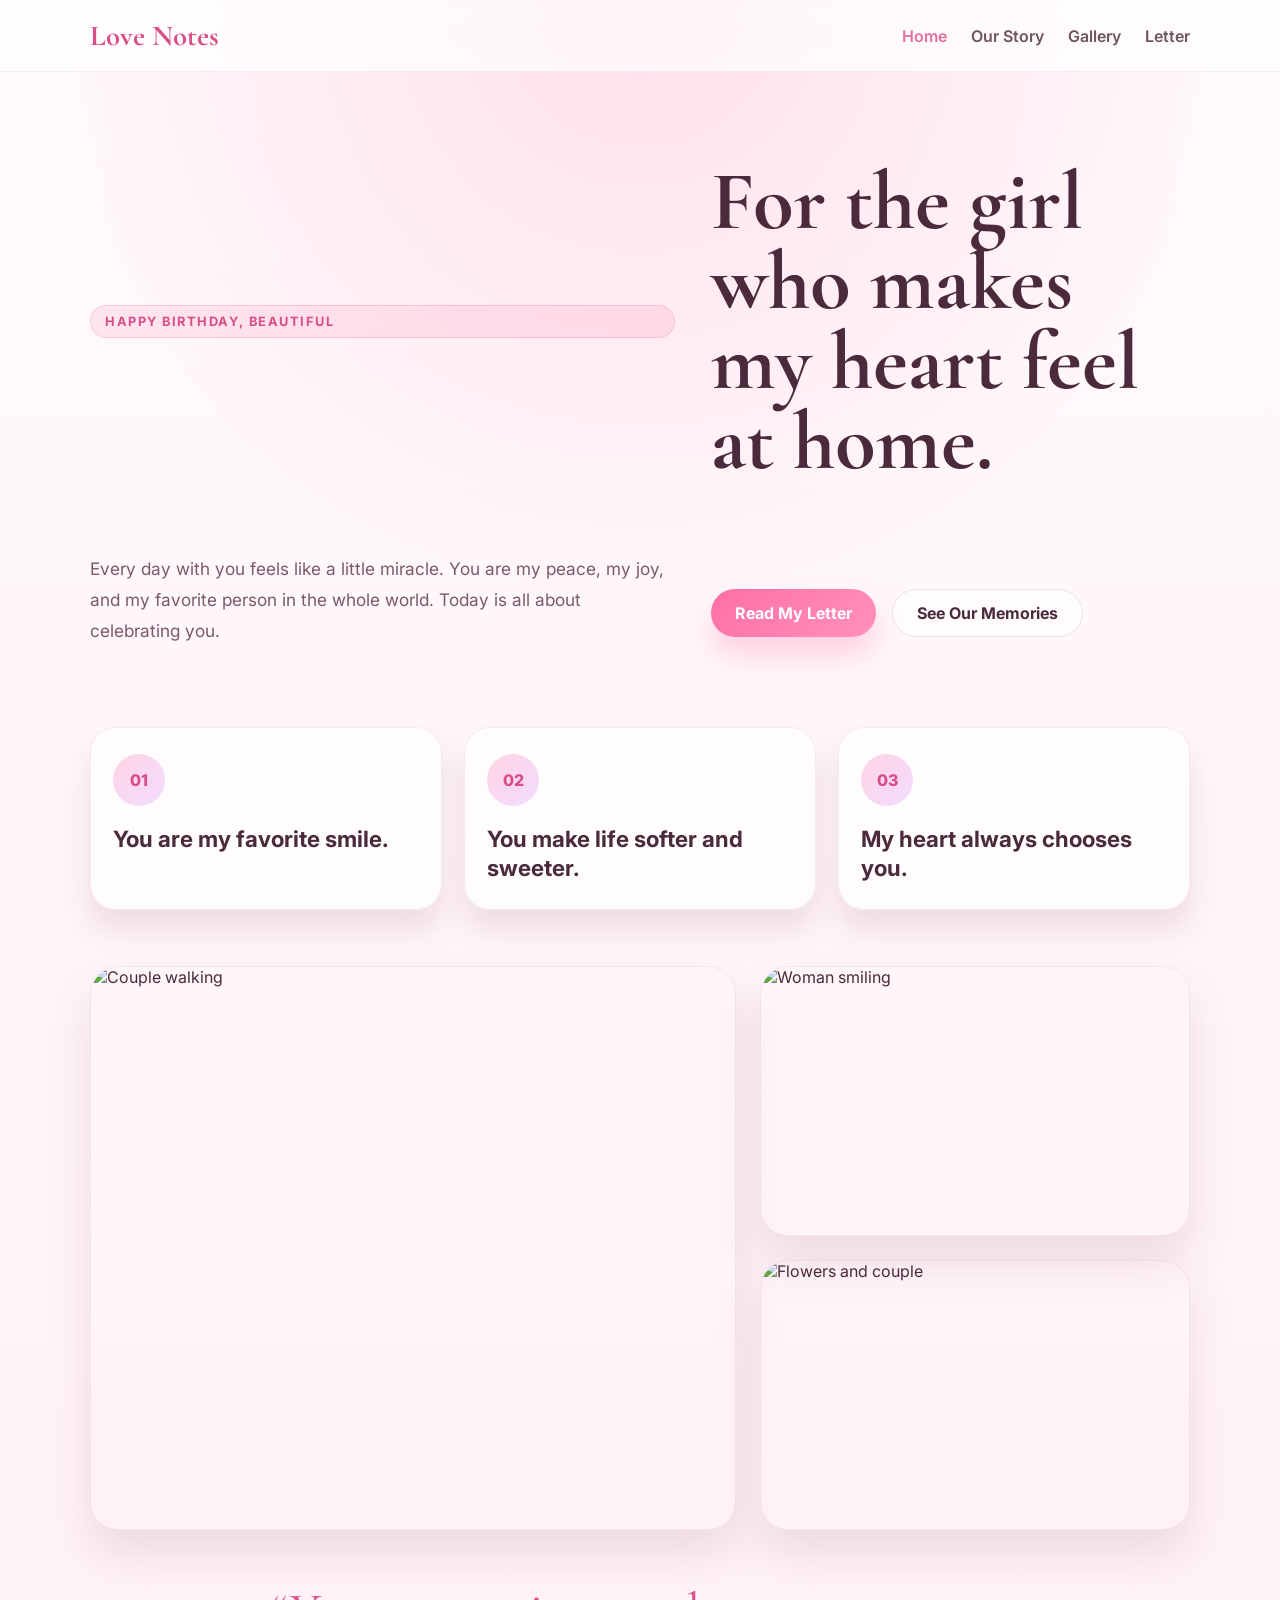
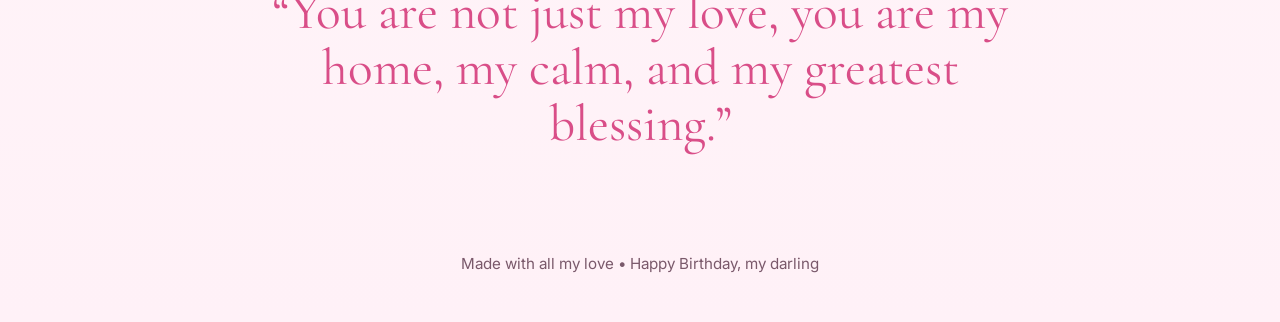
==== index.html @ 64047f3e "Create a cute romantic birthday website with 4 pages and a heartfelt note for my girlfriend." ====
<!DOCTYPE html>
<html lang="en">
  <head>
    <meta charset="UTF-8" />
    <meta name="viewport" content="width=device-width, initial-scale=1.0" />
    <title>Happy Birthday, My Love</title>
    <link rel="preconnect" href="https://fonts.googleapis.com" />
    <link rel="preconnect" href="https://fonts.gstatic.com" crossorigin />
    <link href="https://fonts.googleapis.com/css2?family=Cormorant+Garamond:wght@400;500;600;700&family=Inter:wght@400;500;600;700&display=swap" rel="stylesheet" />
    <link rel="stylesheet" href="style.css" />
  </head>
  <body class="home-page">
    <header class="site-header">
      <nav class="nav container">
        <div class="brand">Love Notes</div>
        <div class="nav-links">
          <a href="index.html" class="active">Home</a>
          <a href="story.html">Our Story</a>
          <a href="gallery.html">Gallery</a>
          <a href="letter.html">Letter</a>
        </div>
      </nav>
    </header>

    <main>
      <section class="hero container">
        <div class="hero-badge">Happy Birthday, Beautiful</div>
        <h1>For the girl who makes my heart feel at home.</h1>
        <p>
          Every day with you feels like a little miracle. You are my peace, my joy,
          and my favorite person in the whole world. Today is all about celebrating you.
        </p>
        <div class="hero-actions">
          <a href="letter.html" class="btn primary">Read My Letter</a>
          <a href="gallery.html" class="btn secondary">See Our Memories</a>
        </div>
      </section>

      <section class="love-banner container">
        <div class="banner-card">
          <span>01</span>
          <h3>You are my favorite smile.</h3>
        </div>
        <div class="banner-card">
          <span>02</span>
          <h3>You make life softer and sweeter.</h3>
        </div>
        <div class="banner-card">
          <span>03</span>
          <h3>My heart always chooses you.</h3>
        </div>
      </section>

      <section class="photo-showcase container">
        <div class="showcase-card large">
          <img src="https://images.unsplash.com/photo-1524504388940-b1c1722653e1?auto=format&fit=crop&w=900&q=80" alt="Couple walking" />
        </div>
        <div class="showcase-stack">
          <div class="showcase-card small">
            <img src="https://images.unsplash.com/photo-1517841905240-472988babdf9?auto=format&fit=crop&w=700&q=80" alt="Woman smiling" />
          </div>
          <div class="showcase-card small">
            <img src="https://images.unsplash.com/photo-1521119989659-a83eee488004?auto=format&fit=crop&w=700&q=80" alt="Flowers and couple" />
          </div>
        </div>
      </section>

      <section class="quote-block container">
        <p>
          “You are not just my love, you are my home, my calm, and my greatest blessing.”
        </p>
      </section>
    </main>

    <footer class="site-footer">
      <p>Made with all my love • Happy Birthday, my darling</p>
    </footer>
  </body>
</html>
---- style.css ----
:root {
  --bg: #fff8fb;
  --bg-soft: #ffeaf4;
  --rose: #ff6fa6;
  --rose-deep: #d94e88;
  --pink: #ffd4e4;
  --peach: #ffe7d4;
  --lavender: #f2dcff;
  --text: #4a2a3b;
  --muted: #7a596b;
  --white: #ffffff;
  --shadow: rgba(143, 72, 101, 0.15);
}

* {
  box-sizing: border-box;
}

html {
  scroll-behavior: smooth;
}

body {
  margin: 0;
  font-family: "Inter", sans-serif;
  color: var(--text);
  background:
    radial-gradient(circle at top, rgba(255, 216, 230, 0.8), transparent 30%),
    linear-gradient(180deg, #fffafc 0%, #fff1f7 100%);
}

img {
  max-width: 100%;
  display: block;
}

.container {
  width: min(1100px, calc(100% - 32px));
  margin: 0 auto;
}

.site-header {
  position: sticky;
  top: 0;
  z-index: 10;
  background: rgba(255, 255, 255, 0.72);
  backdrop-filter: blur(8px);
  border-bottom: 1px solid rgba(180, 108, 136, 0.12);
}

.nav {
  display: flex;
  align-items: center;
  justify-content: space-between;
  padding: 18px 0;
}

.brand {
  font-family: "Cormorant Garamond", serif;
  font-size: clamp(1.8rem, 2vw, 2.4rem);
  font-weight: 700;
  color: var(--rose-deep);
}

.nav-links {
  display: flex;
  gap: 24px;
  flex-wrap: wrap;
}

.nav-links a {
  text-decoration: none;
  color: var(--text);
  font-weight: 600;
  opacity: 0.8;
  transition: 0.2s ease;
}

.nav-links a:hover,
.nav-links a.active {
  color: var(--rose-deep);
}

.hero {
  display: grid;
  grid-template-columns: 1.1fr 0.9fr;
  align-items: center;
  gap: 36px;
  padding: 72px 0 40px;
}

.hero-badge,
.eyebrow {
  display: inline-block;
  background: rgba(255, 111, 166, 0.14);
  color: var(--rose-deep);
  border: 1px solid rgba(217, 78, 136, 0.18);
  padding: 8px 14px;
  border-radius: 999px;
  font-size: 0.8rem;
  letter-spacing: 0.12em;
  text-transform: uppercase;
  font-weight: 700;
}

.hero h1,
.page-intro h1,
.letter-card h1 {
  font-family: "Cormorant Garamond", serif;
  font-size: clamp(3rem, 7vw, 5.2rem);
  line-height: 0.96;
  margin: 18px 0 18px;
  color: var(--text);
}

.hero p {
  max-width: 600px;
  font-size: 1.08rem;
  line-height: 1.8;
  color: var(--muted);
}

.hero-actions {
  display: flex;
  gap: 16px;
  margin-top: 28px;
  flex-wrap: wrap;
}

.btn {
  display: inline-flex;
  align-items: center;
  justify-content: center;
  min-height: 48px;
  padding: 12px 24px;
  border-radius: 999px;
  text-decoration: none;
  font-weight: 700;
  transition: transform 0.2s ease, box-shadow 0.2s ease;
}

.btn:hover {
  transform: translateY(-2px);
}

.btn.primary {
  background: linear-gradient(135deg, var(--rose), #ff91ba);
  color: var(--white);
  box-shadow: 0 18px 28px rgba(255, 111, 166, 0.28);
}

.btn.secondary {
  background: rgba(255, 255, 255, 0.6);
  color: var(--text);
  border: 1px solid rgba(120, 83, 94, 0.14);
}

.love-banner,
.story-grid {
  display: grid;
  grid-template-columns: repeat(3, minmax(0, 1fr));
  gap: 22px;
  margin-top: 24px;
}

.banner-card,
.story-card {
  background: rgba(255, 255, 255, 0.7);
  border: 1px solid rgba(176, 118, 139, 0.12);
  box-shadow: 0 20px 30px var(--shadow);
  border-radius: 26px;
  padding: 26px 22px;
}

.banner-card span,
.story-card span {
  display: inline-block;
  width: 52px;
  height: 52px;
  border-radius: 50%;
  background: linear-gradient(135deg, var(--pink), var(--lavender));
  color: var(--rose-deep);
  font-weight: 800;
  display: flex;
  align-items: center;
  justify-content: center;
  margin-bottom: 18px;
}

.banner-card h3,
.story-card h3 {
  margin: 0;
  font-size: 1.4rem;
  line-height: 1.3;
}

.photo-showcase {
  display: grid;
  grid-template-columns: 1.2fr 0.8fr;
  gap: 24px;
  padding: 56px 0 18px;
}

.showcase-card {
  overflow: hidden;
  border-radius: 28px;
  box-shadow: 0 24px 44px var(--shadow);
  border: 1px solid rgba(177, 106, 137, 0.12);
}

.showcase-card img {
  width: 100%;
  height: 100%;
  object-fit: cover;
}

.showcase-card.large img {
  height: 560px;
}

.showcase-stack {
  display: grid;
  gap: 24px;
}

.showcase-card.small img {
  height: 268px;
}

.quote-block {
  padding: 36px 0 64px;
}

.quote-block p {
  margin: 0 auto;
  max-width: 780px;
  text-align: center;
  font-family: "Cormorant Garamond", serif;
  font-size: clamp(2rem, 4vw, 3.5rem);
  line-height: 1.1;
  color: var(--rose-deep);
}

.page-main {
  padding: 64px 0 40px;
}

.page-intro {
  text-align: center;
  margin-bottom: 38px;
}

.page-intro h1 {
  margin-top: 12px;
  font-size: clamp(2.8rem, 6vw, 4.5rem);
}

.story-card p,
.letter-card p {
  color: var(--muted);
  line-height: 1.9;
  font-size: 1.02rem;
}

.story-visual {
  margin-top: 38px;
  border-radius: 30px;
  overflow: hidden;
  box-shadow: 0 28px 48px rgba(111, 70, 92, 0.18);
}

.story-visual img {
  width: 100%;
  height: 520px;
  object-fit: cover;
}

.gallery-grid {
  display: grid;
  grid-template-columns: repeat(3, minmax(0, 1fr));
  gap: 22px;
}

.gallery-item {
  overflow: hidden;
  border-radius: 22px;
  box-shadow: 0 18px 32px var(--shadow);
  min-height: 290px;
}

.gallery-item img {
  width: 100%;
  height: 100%;
  object-fit: cover;
}

.gallery-item.tall {
  grid-row: span 2;
}

.gallery-item.wide {
  grid-column: span 2;
}

.letter-shell {
  display: flex;
  justify-content: center;
}

.letter-card {
  width: min(900px, 100%);
  background: rgba(255, 255, 255, 0.8);
  border: 1px solid rgba(176, 118, 139, 0.12);
  box-shadow: 0 28px 46px var(--shadow);
  border-radius: 28px;
  padding: 38px 32px;
}

.letter-card h1 {
  font-size: clamp(2.6rem, 6vw, 4.25rem);
  margin-top: 12px;
  margin-bottom: 22px;
}

.signature {
  margin-top: 30px;
  color: var(--rose-deep) !important;
  font-weight: 700;
  font-family: "Cormorant Garamond", serif;
  font-size: 2rem !important;
}

.site-footer {
  padding: 22px 0 34px;
  text-align: center;
  color: var(--muted);
  font-size: 0.95rem;
}

@media (max-width: 860px) {
  .hero,
  .photo-showcase,
  .love-banner,
  .story-grid,
  .gallery-grid {
    grid-template-columns: 1fr;
  }

  .gallery-item.wide {
    grid-column: span 1;
  }

  .nav {
    flex-direction: column;
    gap: 14px;
  }

  .nav-links {
    justify-content: center;
  }

  .story-visual img {
    height: 380px;
  }
}

@media (max-width: 560px) {
  .hero {
    padding-top: 48px;
  }

  .letter-card {
    padding: 26px 18px;
  }

  .brand {
    font-size: 1.8rem;
  }
}
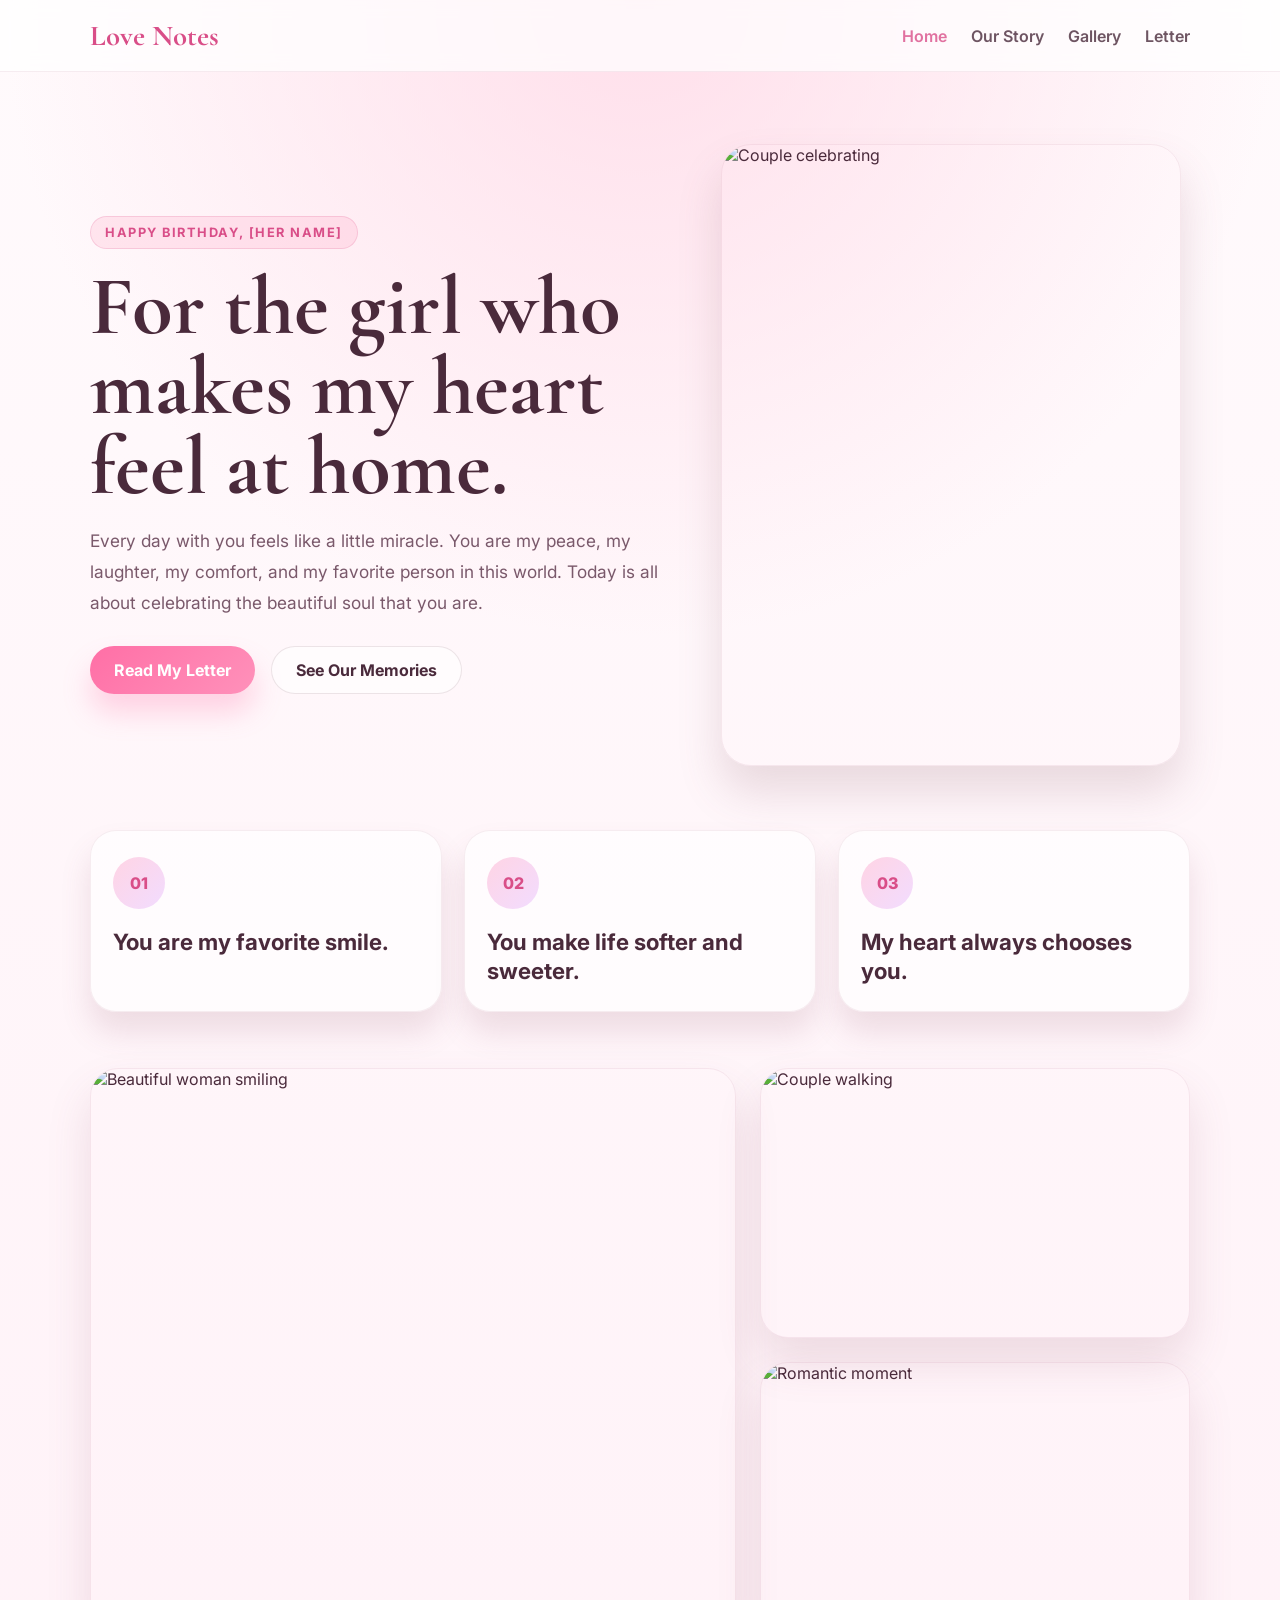
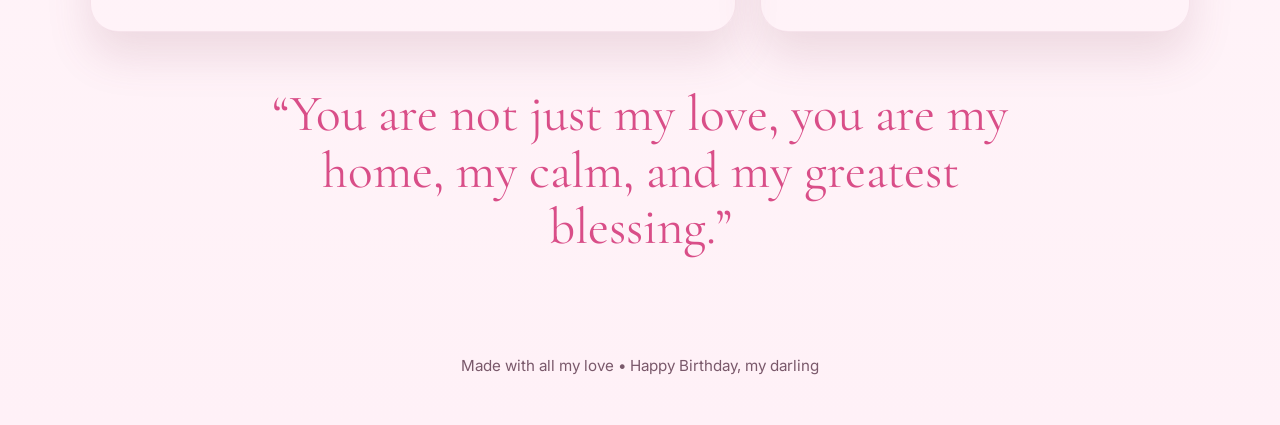
==== commit 1c64c3ad: "Personalize the birthday website with a more romantic tone and editable placeholders for her name." ====
--- a/index.html
+++ b/index.html
@@ -24,15 +24,24 @@
 
     <main>
       <section class="hero container">
-        <div class="hero-badge">Happy Birthday, Beautiful</div>
-        <h1>For the girl who makes my heart feel at home.</h1>
-        <p>
-          Every day with you feels like a little miracle. You are my peace, my joy,
-          and my favorite person in the whole world. Today is all about celebrating you.
-        </p>
-        <div class="hero-actions">
-          <a href="letter.html" class="btn primary">Read My Letter</a>
-          <a href="gallery.html" class="btn secondary">See Our Memories</a>
+        <div class="hero-copy">
+          <div class="hero-badge">Happy Birthday, [Her Name]</div>
+          <h1>For the girl who makes my heart feel at home.</h1>
+          <p>
+            Every day with you feels like a little miracle. You are my peace, my laughter,
+            my comfort, and my favorite person in this world. Today is all about celebrating
+            the beautiful soul that you are.
+          </p>
+          <div class="hero-actions">
+            <a href="letter.html" class="btn primary">Read My Letter</a>
+            <a href="gallery.html" class="btn secondary">See Our Memories</a>
+          </div>
+        </div>
+
+        <div class="hero-visual">
+          <div class="photo-frame large">
+            <img src="https://images.unsplash.com/photo-1524504388940-b1c1722653e1?auto=format&fit=crop&w=1000&q=80" alt="Couple celebrating" />
+          </div>
         </div>
       </section>
 
@@ -53,14 +62,14 @@
 
       <section class="photo-showcase container">
         <div class="showcase-card large">
-          <img src="https://images.unsplash.com/photo-1524504388940-b1c1722653e1?auto=format&fit=crop&w=900&q=80" alt="Couple walking" />
+          <img src="https://images.unsplash.com/photo-1517841905240-472988babdf9?auto=format&fit=crop&w=900&q=80" alt="Beautiful woman smiling" />
         </div>
         <div class="showcase-stack">
           <div class="showcase-card small">
-            <img src="https://images.unsplash.com/photo-1517841905240-472988babdf9?auto=format&fit=crop&w=700&q=80" alt="Woman smiling" />
+            <img src="https://images.unsplash.com/photo-1521119989659-a83eee488004?auto=format&fit=crop&w=700&q=80" alt="Couple walking" />
           </div>
           <div class="showcase-card small">
-            <img src="https://images.unsplash.com/photo-1521119989659-a83eee488004?auto=format&fit=crop&w=700&q=80" alt="Flowers and couple" />
+            <img src="https://images.unsplash.com/photo-1529156069898-49953e39b3ac?auto=format&fit=crop&w=700&q=80" alt="Romantic moment" />
           </div>
         </div>
       </section>
--- a/style.css
+++ b/style.css
@@ -89,6 +89,10 @@
   padding: 72px 0 40px;
 }
 
+.hero-copy {
+  max-width: 610px;
+}
+
 .hero-badge,
 .eyebrow {
   display: inline-block;
@@ -155,6 +159,28 @@
   border: 1px solid rgba(120, 83, 94, 0.14);
 }
 
+.hero-visual {
+  display: flex;
+  justify-content: center;
+}
+
+.photo-frame {
+  border-radius: 30px;
+  overflow: hidden;
+  box-shadow: 0 26px 44px rgba(132, 82, 101, 0.18);
+  border: 1px solid rgba(176, 118, 139, 0.12);
+}
+
+.photo-frame.large {
+  width: min(100%, 460px);
+}
+
+.photo-frame img {
+  width: 100%;
+  height: 620px;
+  object-fit: cover;
+}
+
 .love-banner,
 .story-grid {
   display: grid;
@@ -376,4 +402,8 @@
   .brand {
     font-size: 1.8rem;
   }
-}
+
+  .photo-frame img {
+    height: 420px;
+  }
+}
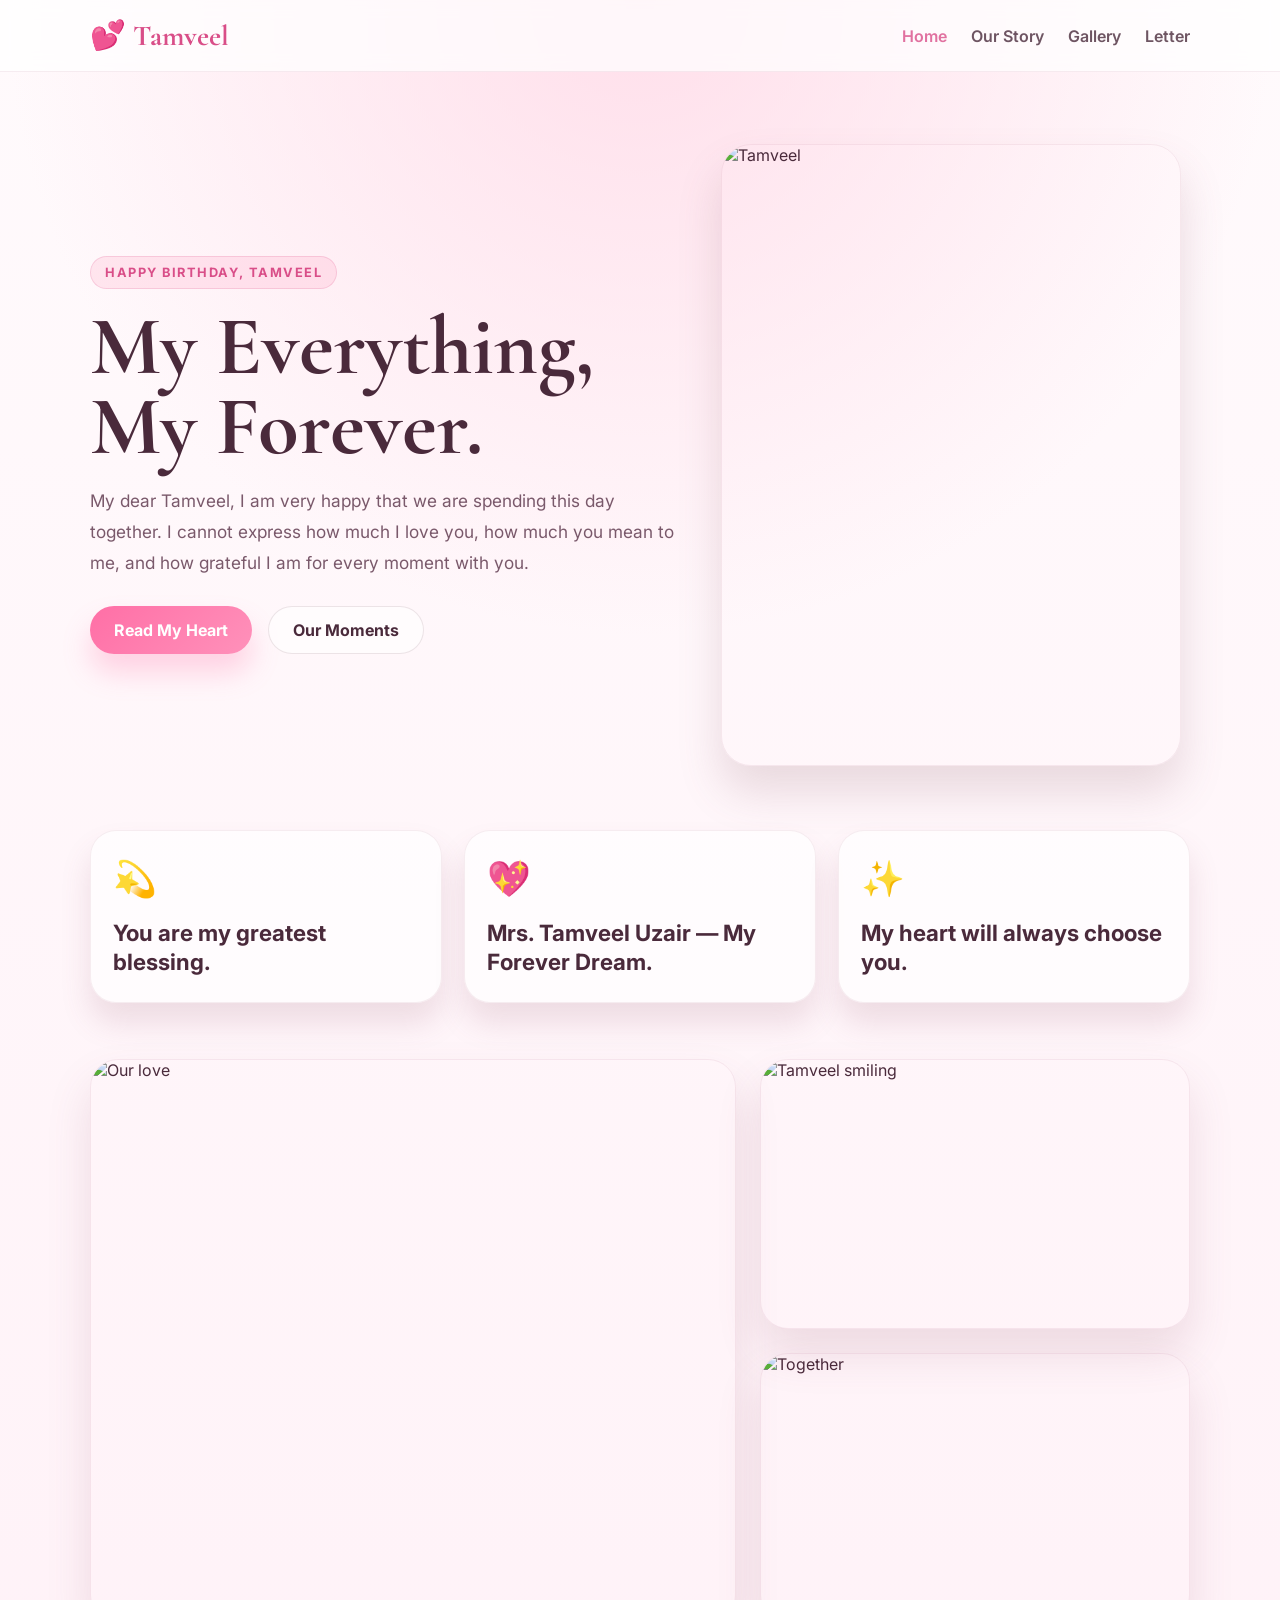
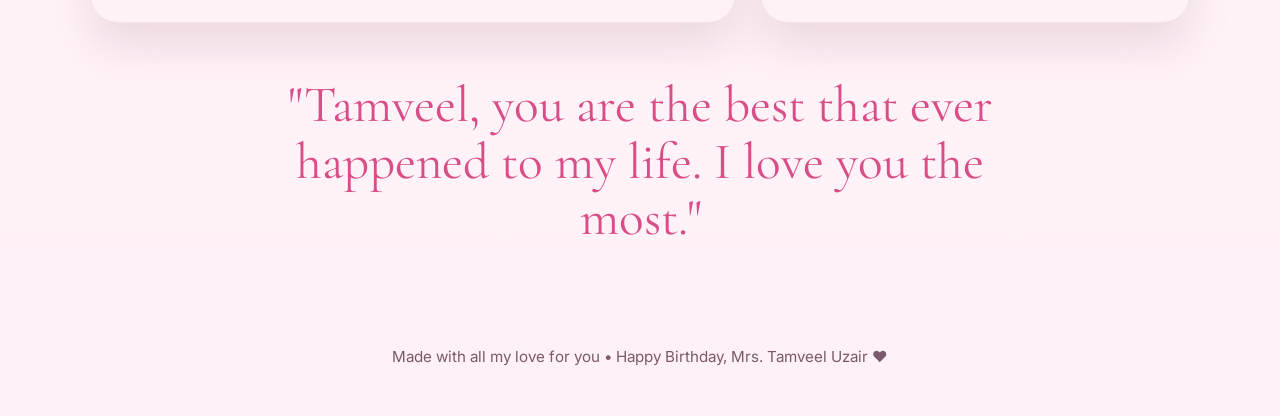
==== commit e348e9de: "Create personalized birthday website for Tamveel with heartfelt Urdu love note and message from Uzai" ====
--- a/index.html
+++ b/index.html
@@ -3,7 +3,7 @@
   <head>
     <meta charset="UTF-8" />
     <meta name="viewport" content="width=device-width, initial-scale=1.0" />
-    <title>Happy Birthday, My Love</title>
+    <title>Happy Birthday, Tamveel</title>
     <link rel="preconnect" href="https://fonts.googleapis.com" />
     <link rel="preconnect" href="https://fonts.gstatic.com" crossorigin />
     <link href="https://fonts.googleapis.com/css2?family=Cormorant+Garamond:wght@400;500;600;700&family=Inter:wght@400;500;600;700&display=swap" rel="stylesheet" />
@@ -12,7 +12,7 @@
   <body class="home-page">
     <header class="site-header">
       <nav class="nav container">
-        <div class="brand">Love Notes</div>
+        <div class="brand">💕 Tamveel</div>
         <div class="nav-links">
           <a href="index.html" class="active">Home</a>
           <a href="story.html">Our Story</a>
@@ -25,64 +25,63 @@
     <main>
       <section class="hero container">
         <div class="hero-copy">
-          <div class="hero-badge">Happy Birthday, [Her Name]</div>
-          <h1>For the girl who makes my heart feel at home.</h1>
+          <div class="hero-badge">Happy Birthday, Tamveel</div>
+          <h1>My Everything, My Forever.</h1>
           <p>
-            Every day with you feels like a little miracle. You are my peace, my laughter,
-            my comfort, and my favorite person in this world. Today is all about celebrating
-            the beautiful soul that you are.
+            My dear Tamveel, I am very happy that we are spending this day together.
+            I cannot express how much I love you, how much you mean to me, and how grateful I am for every moment with you.
           </p>
           <div class="hero-actions">
-            <a href="letter.html" class="btn primary">Read My Letter</a>
-            <a href="gallery.html" class="btn secondary">See Our Memories</a>
+            <a href="letter.html" class="btn primary">Read My Heart</a>
+            <a href="gallery.html" class="btn secondary">Our Moments</a>
           </div>
         </div>
 
         <div class="hero-visual">
           <div class="photo-frame large">
-            <img src="https://images.unsplash.com/photo-1524504388940-b1c1722653e1?auto=format&fit=crop&w=1000&q=80" alt="Couple celebrating" />
+            <img src="https://images.unsplash.com/photo-1517841905240-472988babdf9?auto=format&fit=crop&w=1000&q=80" alt="Tamveel" />
           </div>
         </div>
       </section>
 
       <section class="love-banner container">
         <div class="banner-card">
-          <span>01</span>
-          <h3>You are my favorite smile.</h3>
+          <span>💫</span>
+          <h3>You are my greatest blessing.</h3>
         </div>
         <div class="banner-card">
-          <span>02</span>
-          <h3>You make life softer and sweeter.</h3>
+          <span>💖</span>
+          <h3>Mrs. Tamveel Uzair — My Forever Dream.</h3>
         </div>
         <div class="banner-card">
-          <span>03</span>
-          <h3>My heart always chooses you.</h3>
+          <span>✨</span>
+          <h3>My heart will always choose you.</h3>
         </div>
       </section>
 
       <section class="photo-showcase container">
         <div class="showcase-card large">
-          <img src="https://images.unsplash.com/photo-1517841905240-472988babdf9?auto=format&fit=crop&w=900&q=80" alt="Beautiful woman smiling" />
+          <img src="https://images.unsplash.com/photo-1524504388940-b1c1722653e1?auto=format&fit=crop&w=900&q=80" alt="Our love" />
         </div>
         <div class="showcase-stack">
           <div class="showcase-card small">
-            <img src="https://images.unsplash.com/photo-1521119989659-a83eee488004?auto=format&fit=crop&w=700&q=80" alt="Couple walking" />
+            <img src="https://images.unsplash.com/photo-1521119989659-a83eee488004?auto=format&fit=crop&w=700&q=80" alt="Tamveel smiling" />
           </div>
           <div class="showcase-card small">
-            <img src="https://images.unsplash.com/photo-1529156069898-49953e39b3ac?auto=format&fit=crop&w=700&q=80" alt="Romantic moment" />
+            <img src="https://images.unsplash.com/photo-1529156069898-49953e39b3ac?auto=format&fit=crop&w=700&q=80" alt="Together" />
           </div>
         </div>
       </section>
 
       <section class="quote-block container">
         <p>
-          “You are not just my love, you are my home, my calm, and my greatest blessing.”
+          "Tamveel, you are the best that ever happened to my life. I love you the most."
         </p>
       </section>
     </main>
 
     <footer class="site-footer">
-      <p>Made with all my love • Happy Birthday, my darling</p>
+      <p>Made with all my love for you • Happy Birthday, Mrs. Tamveel Uzair ❤️</p>
     </footer>
   </body>
 </html>
--- a/style.css
+++ b/style.css
@@ -201,15 +201,7 @@
 .banner-card span,
 .story-card span {
   display: inline-block;
-  width: 52px;
-  height: 52px;
-  border-radius: 50%;
-  background: linear-gradient(135deg, var(--pink), var(--lavender));
-  color: var(--rose-deep);
-  font-weight: 800;
-  display: flex;
-  align-items: center;
-  justify-content: center;
+  font-size: 2.2rem;
   margin-bottom: 18px;
 }
 
@@ -348,12 +340,24 @@
   margin-bottom: 22px;
 }
 
+.urdu-poetry {
+  background: rgba(255, 111, 166, 0.08);
+  border-left: 4px solid var(--rose);
+  padding: 20px;
+  border-radius: 8px;
+  margin: 28px 0;
+  font-style: italic;
+  color: var(--rose-deep) !important;
+  line-height: 2;
+  font-weight: 600;
+}
+
 .signature {
   margin-top: 30px;
   color: var(--rose-deep) !important;
   font-weight: 700;
   font-family: "Cormorant Garamond", serif;
-  font-size: 2rem !important;
+  font-size: 1.8rem !important;
 }
 
 .site-footer {
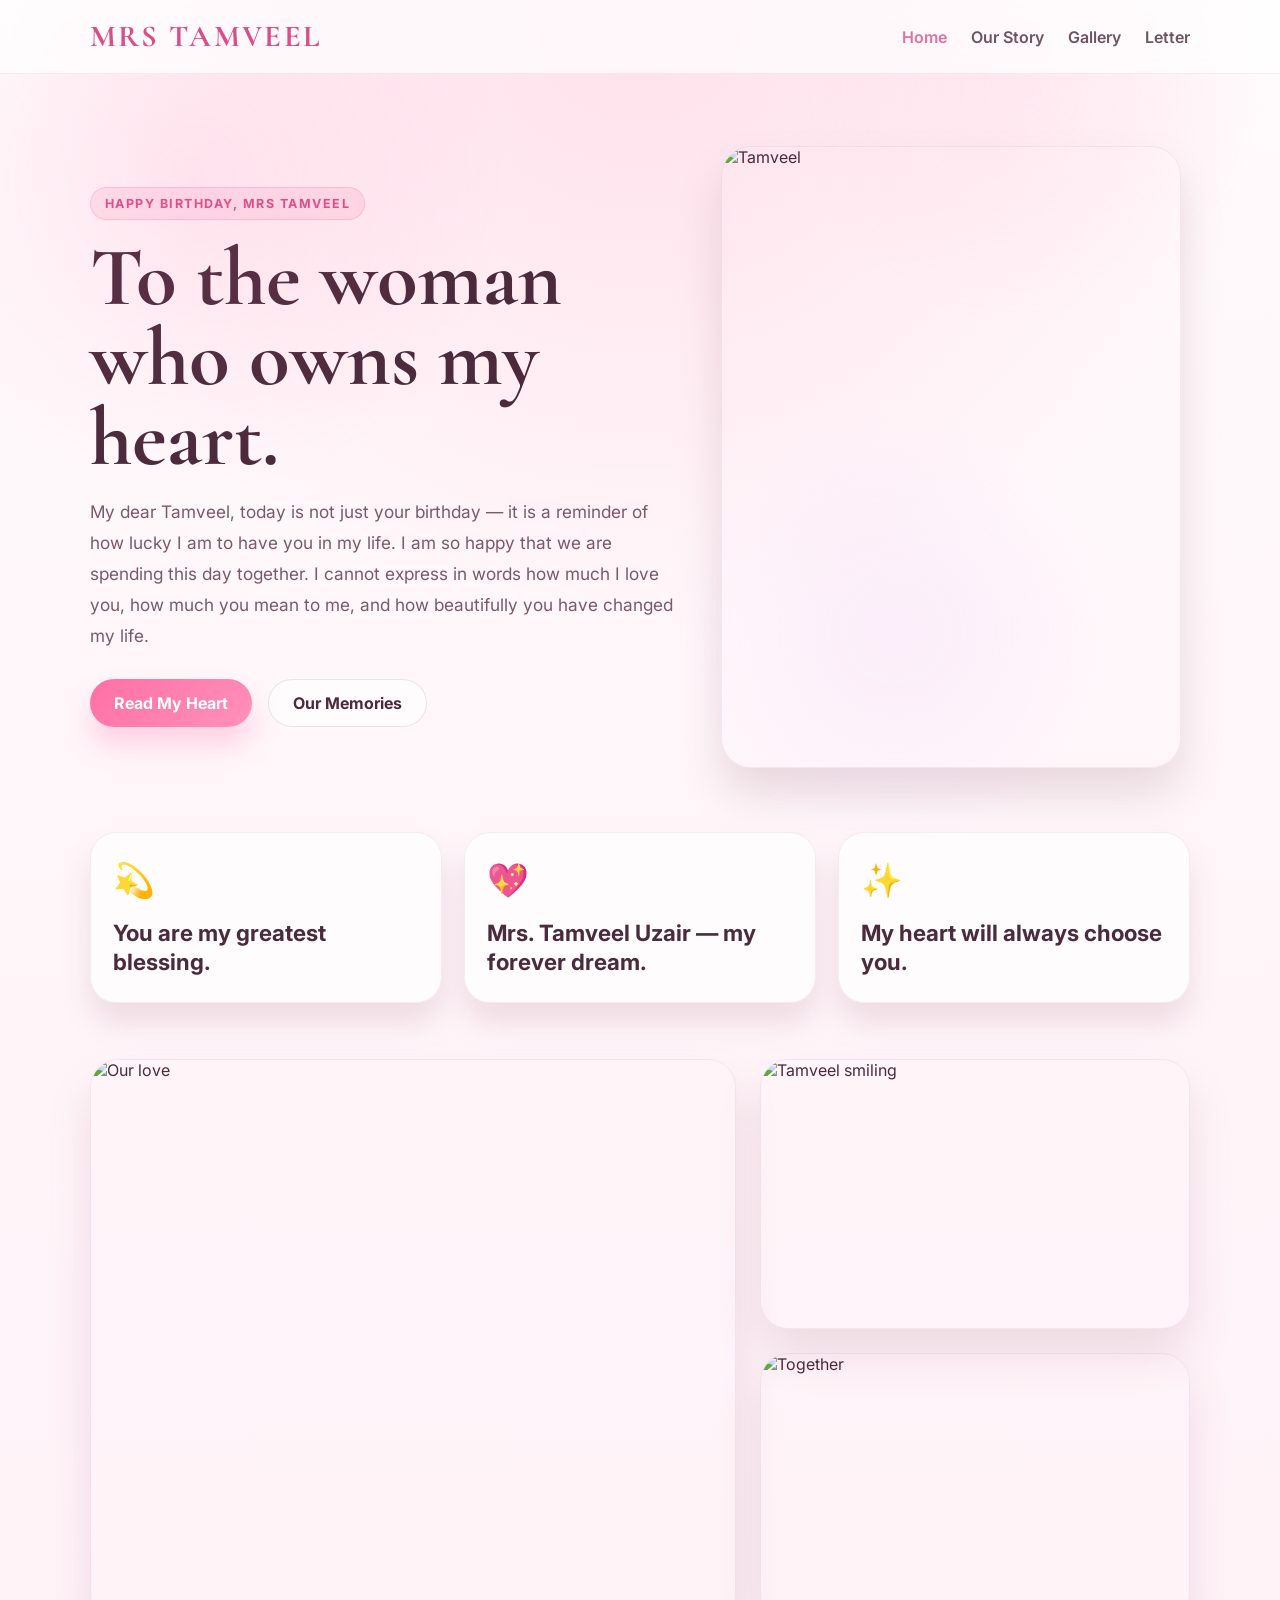
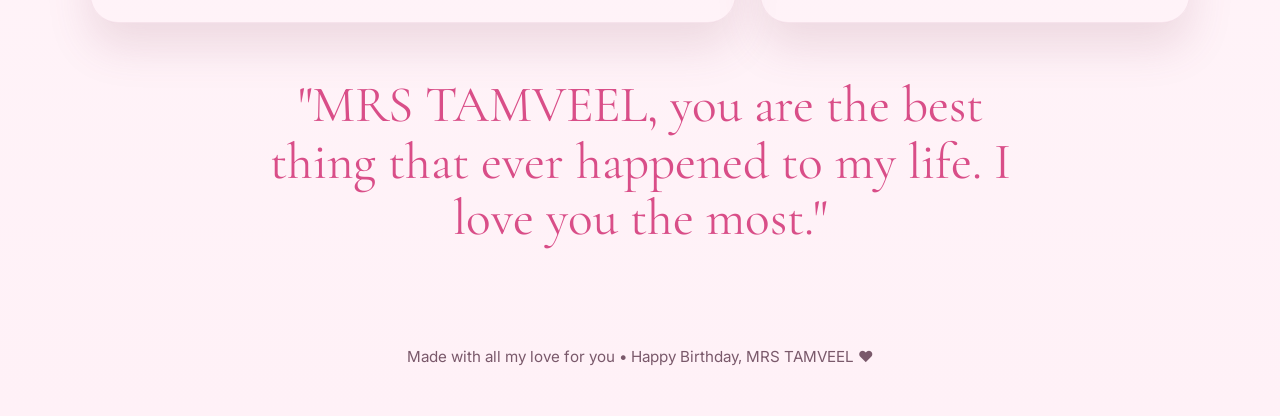
==== commit 1ccb14ee: "Finalize the birthday website with MRS TAMVEEL branding and more premium romantic styling." ====
--- a/index.html
+++ b/index.html
@@ -3,7 +3,7 @@
   <head>
     <meta charset="UTF-8" />
     <meta name="viewport" content="width=device-width, initial-scale=1.0" />
-    <title>Happy Birthday, Tamveel</title>
+    <title>Happy Birthday, MRS TAMVEEL</title>
     <link rel="preconnect" href="https://fonts.googleapis.com" />
     <link rel="preconnect" href="https://fonts.gstatic.com" crossorigin />
     <link href="https://fonts.googleapis.com/css2?family=Cormorant+Garamond:wght@400;500;600;700&family=Inter:wght@400;500;600;700&display=swap" rel="stylesheet" />
@@ -12,7 +12,7 @@
   <body class="home-page">
     <header class="site-header">
       <nav class="nav container">
-        <div class="brand">💕 Tamveel</div>
+        <div class="brand">MRS TAMVEEL</div>
         <div class="nav-links">
           <a href="index.html" class="active">Home</a>
           <a href="story.html">Our Story</a>
@@ -25,15 +25,16 @@
     <main>
       <section class="hero container">
         <div class="hero-copy">
-          <div class="hero-badge">Happy Birthday, Tamveel</div>
-          <h1>My Everything, My Forever.</h1>
+          <div class="hero-badge">Happy Birthday, MRS TAMVEEL</div>
+          <h1>To the woman who owns my heart.</h1>
           <p>
-            My dear Tamveel, I am very happy that we are spending this day together.
-            I cannot express how much I love you, how much you mean to me, and how grateful I am for every moment with you.
+            My dear Tamveel, today is not just your birthday — it is a reminder of how lucky I am to have you in my life.
+            I am so happy that we are spending this day together. I cannot express in words how much I love you,
+            how much you mean to me, and how beautifully you have changed my life.
           </p>
           <div class="hero-actions">
             <a href="letter.html" class="btn primary">Read My Heart</a>
-            <a href="gallery.html" class="btn secondary">Our Moments</a>
+            <a href="gallery.html" class="btn secondary">Our Memories</a>
           </div>
         </div>
 
@@ -51,7 +52,7 @@
         </div>
         <div class="banner-card">
           <span>💖</span>
-          <h3>Mrs. Tamveel Uzair — My Forever Dream.</h3>
+          <h3>Mrs. Tamveel Uzair — my forever dream.</h3>
         </div>
         <div class="banner-card">
           <span>✨</span>
@@ -75,13 +76,13 @@
 
       <section class="quote-block container">
         <p>
-          "Tamveel, you are the best that ever happened to my life. I love you the most."
+          "MRS TAMVEEL, you are the best thing that ever happened to my life. I love you the most."
         </p>
       </section>
     </main>
 
     <footer class="site-footer">
-      <p>Made with all my love for you • Happy Birthday, Mrs. Tamveel Uzair ❤️</p>
+      <p>Made with all my love for you • Happy Birthday, MRS TAMVEEL ❤️</p>
     </footer>
   </body>
 </html>
--- a/style.css
+++ b/style.css
@@ -29,6 +29,16 @@
     linear-gradient(180deg, #fffafc 0%, #fff1f7 100%);
 }
 
+body::before {
+  content: "";
+  position: fixed;
+  inset: 0;
+  pointer-events: none;
+  background-image: radial-gradient(circle at 15% 20%, rgba(255, 111, 166, 0.12) 0, transparent 24%),
+    radial-gradient(circle at 80% 10%, rgba(255, 182, 206, 0.12) 0, transparent 18%),
+    radial-gradient(circle at 70% 70%, rgba(228, 183, 255, 0.15) 0, transparent 20%);
+}
+
 img {
   max-width: 100%;
   display: block;
@@ -57,9 +67,11 @@
 
 .brand {
   font-family: "Cormorant Garamond", serif;
-  font-size: clamp(1.8rem, 2vw, 2.4rem);
+  font-size: clamp(1.9rem, 2vw, 2.8rem);
   font-weight: 700;
   color: var(--rose-deep);
+  letter-spacing: 0.08em;
+  text-transform: uppercase;
 }
 
 .nav-links {
@@ -101,7 +113,7 @@
   border: 1px solid rgba(217, 78, 136, 0.18);
   padding: 8px 14px;
   border-radius: 999px;
-  font-size: 0.8rem;
+  font-size: 0.78rem;
   letter-spacing: 0.12em;
   text-transform: uppercase;
   font-weight: 700;
@@ -201,7 +213,7 @@
 .banner-card span,
 .story-card span {
   display: inline-block;
-  font-size: 2.2rem;
+  font-size: 2.1rem;
   margin-bottom: 18px;
 }
 
@@ -357,7 +369,7 @@
   color: var(--rose-deep) !important;
   font-weight: 700;
   font-family: "Cormorant Garamond", serif;
-  font-size: 1.8rem !important;
+  font-size: 1.9rem !important;
 }
 
 .site-footer {
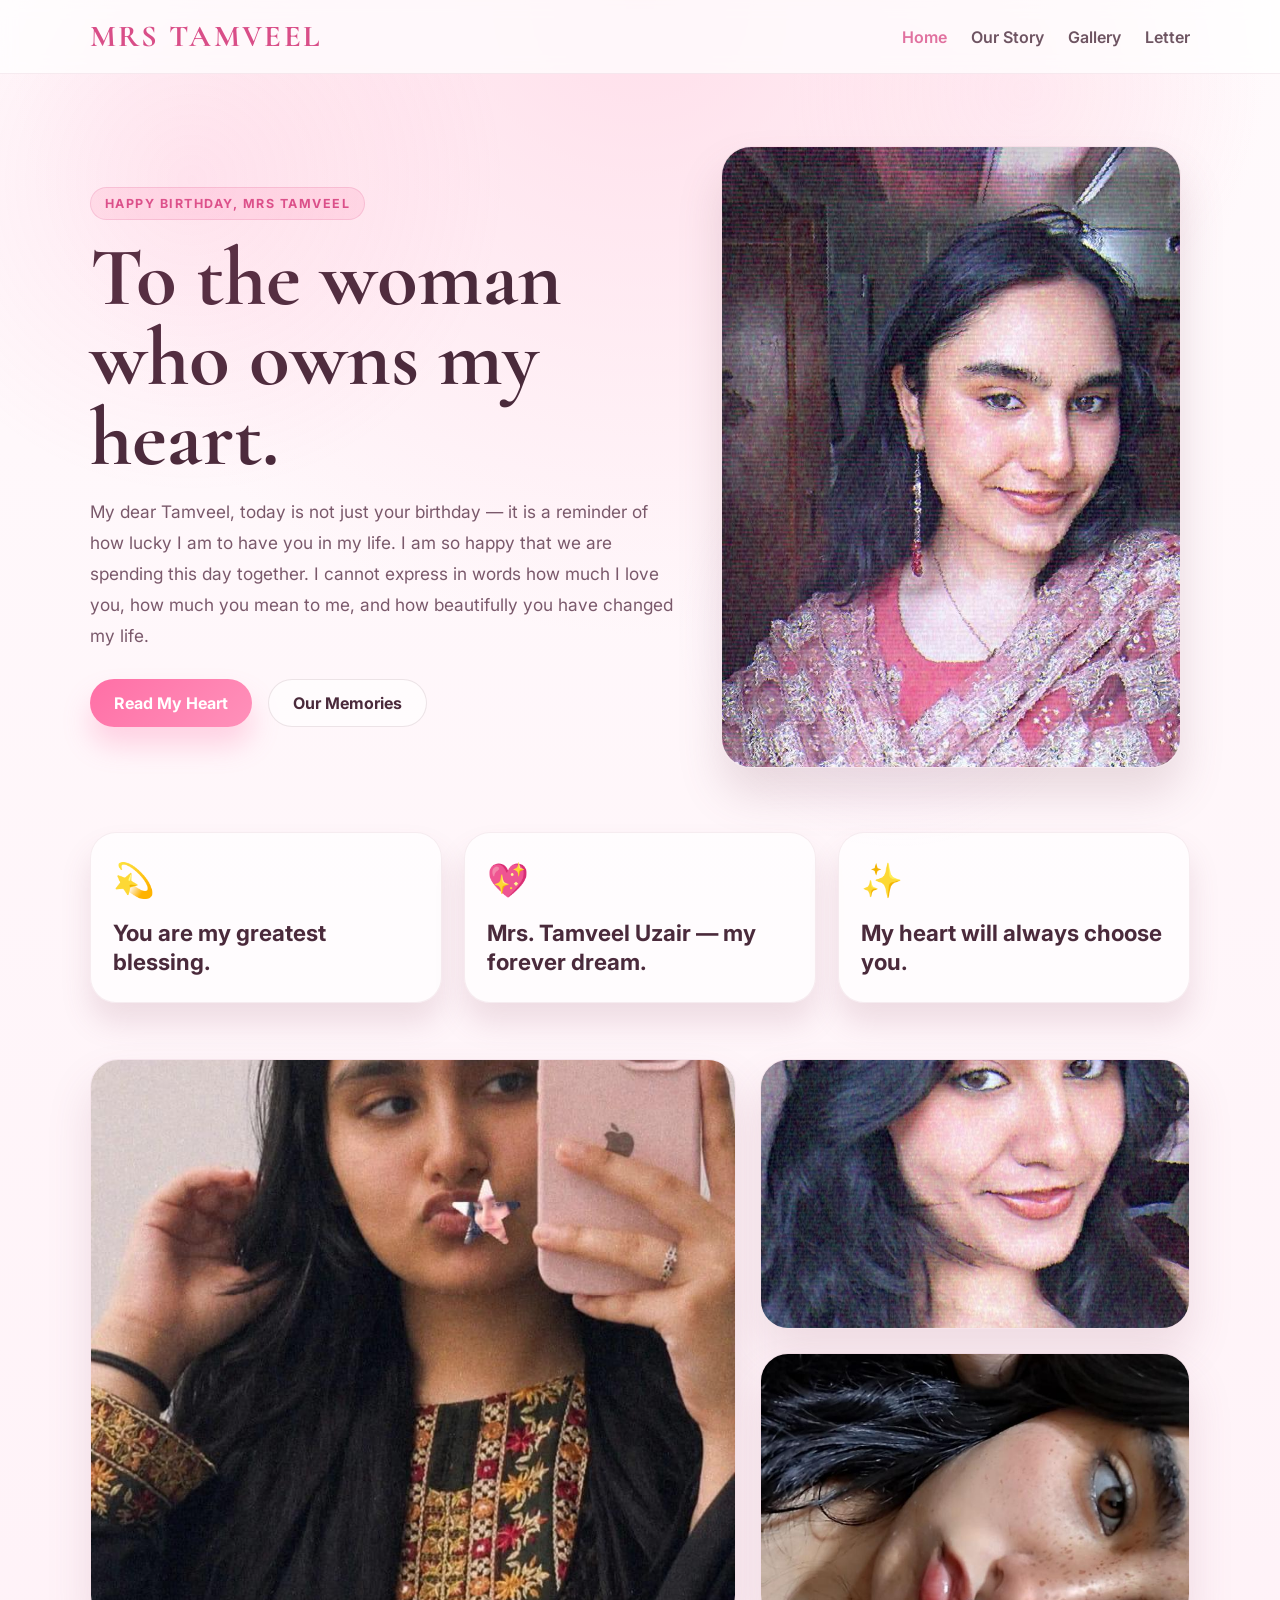
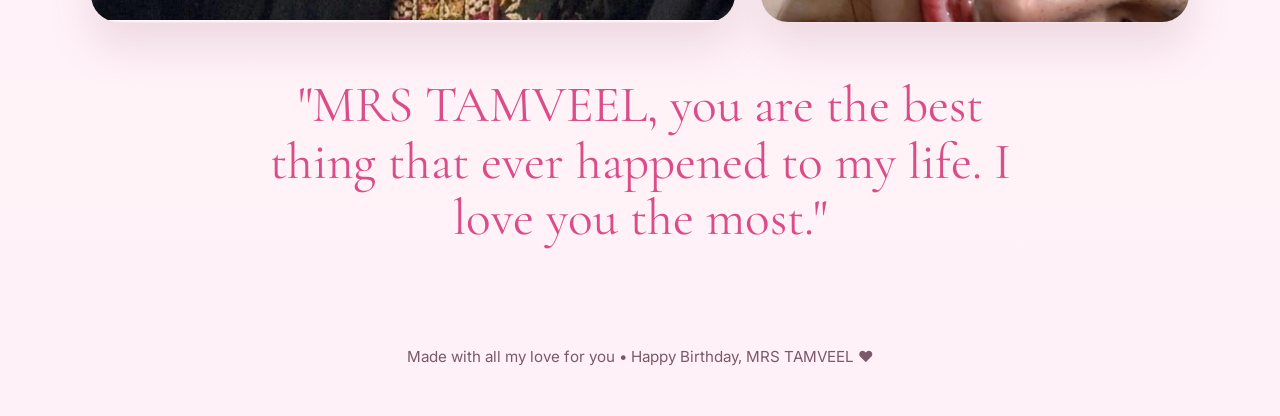
==== commit d67ce364: "Update the birthday site to use the real uploaded photos for Tamveel and finalize the design." ====
--- a/index.html
+++ b/index.html
@@ -40,7 +40,7 @@
 
         <div class="hero-visual">
           <div class="photo-frame large">
-            <img src="https://images.unsplash.com/photo-1517841905240-472988babdf9?auto=format&fit=crop&w=1000&q=80" alt="Tamveel" />
+            <img src="images/WhatsApp%20Image%202026-10-06%20at%2011.59.07%20AM.jpeg" alt="Tamveel" />
           </div>
         </div>
       </section>
@@ -62,14 +62,14 @@
 
       <section class="photo-showcase container">
         <div class="showcase-card large">
-          <img src="https://images.unsplash.com/photo-1524504388940-b1c1722653e1?auto=format&fit=crop&w=900&q=80" alt="Our love" />
+          <img src="images/tams%202.jpeg" alt="Our love" />
         </div>
         <div class="showcase-stack">
           <div class="showcase-card small">
-            <img src="https://images.unsplash.com/photo-1521119989659-a83eee488004?auto=format&fit=crop&w=700&q=80" alt="Tamveel smiling" />
+            <img src="images/WhatsApp%20Image%202026-10-06%20at%2012.00.10%20PM%20(3).jpeg" alt="Tamveel smiling" />
           </div>
           <div class="showcase-card small">
-            <img src="https://images.unsplash.com/photo-1529156069898-49953e39b3ac?auto=format&fit=crop&w=700&q=80" alt="Together" />
+            <img src="images/WhatsApp%20Image%202026-10-06%20at%2012.00.11%20PM.jpeg" alt="Together" />
           </div>
         </div>
       </section>
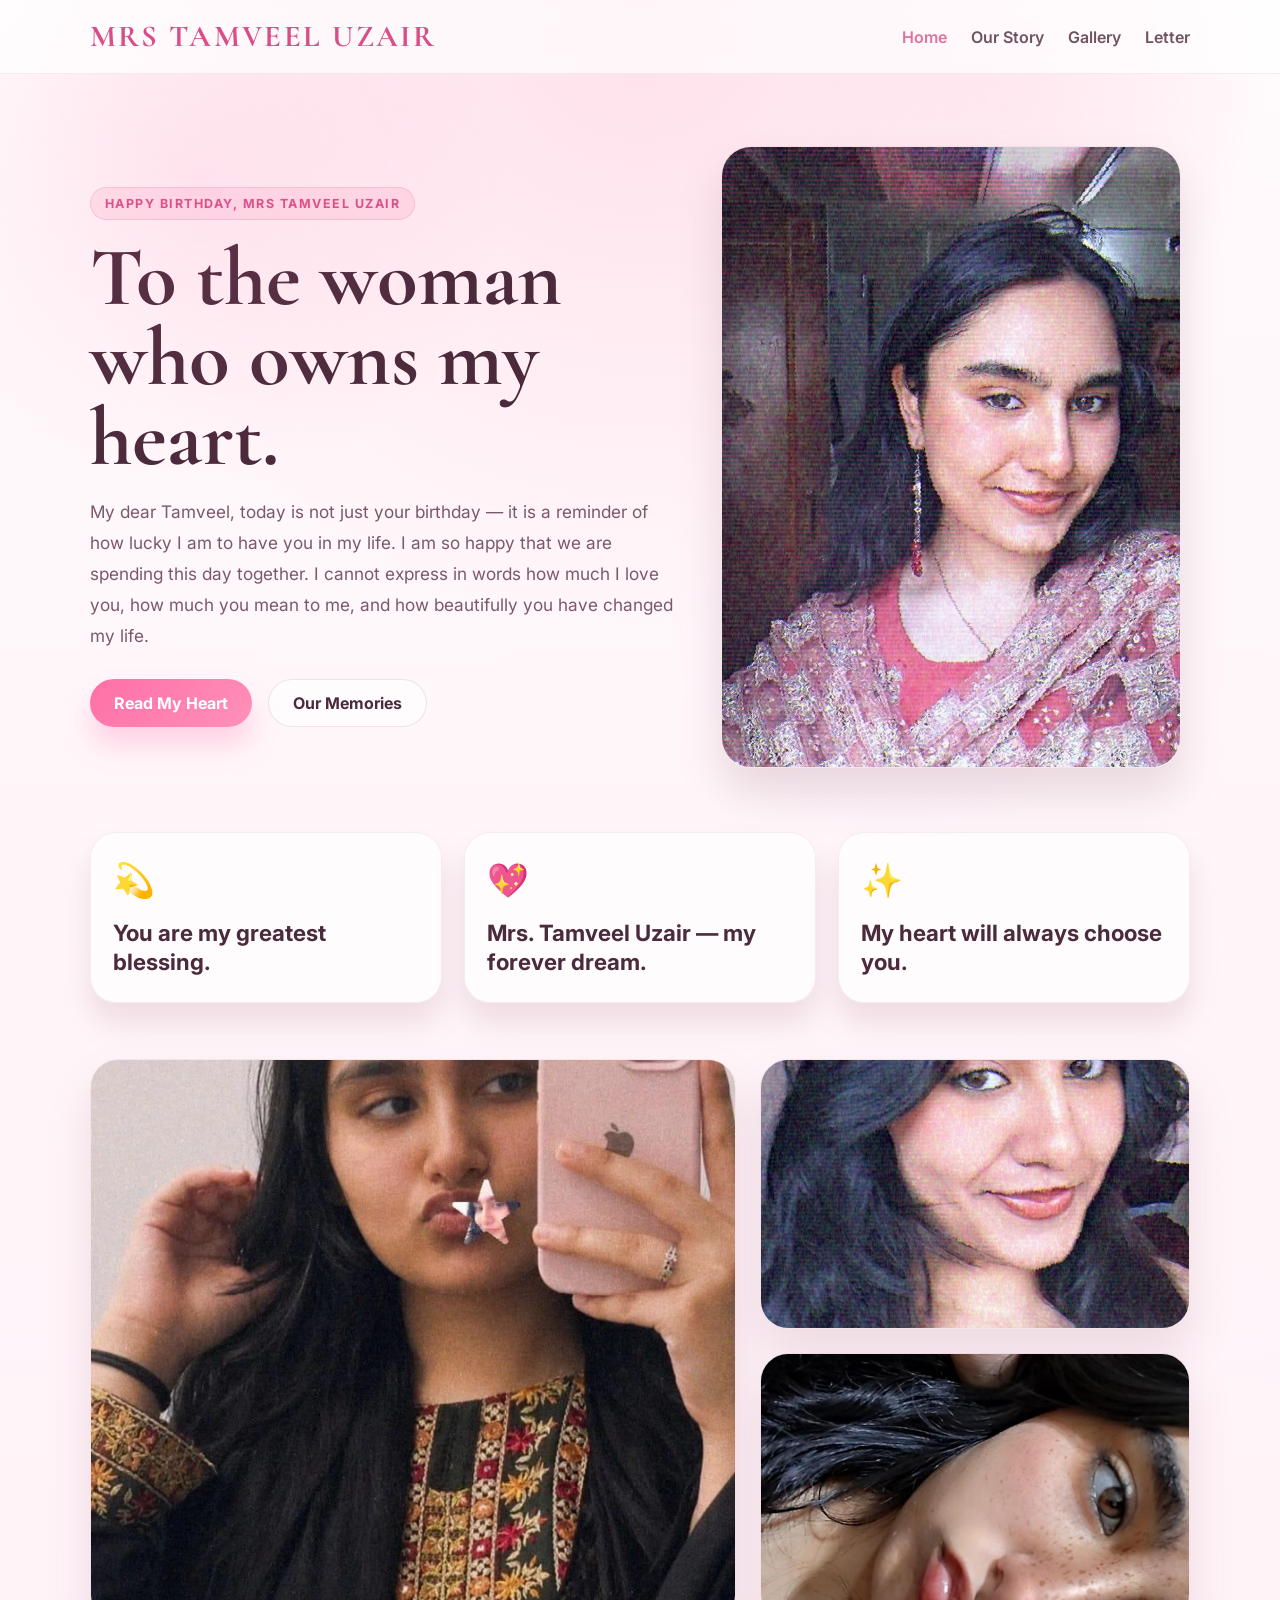
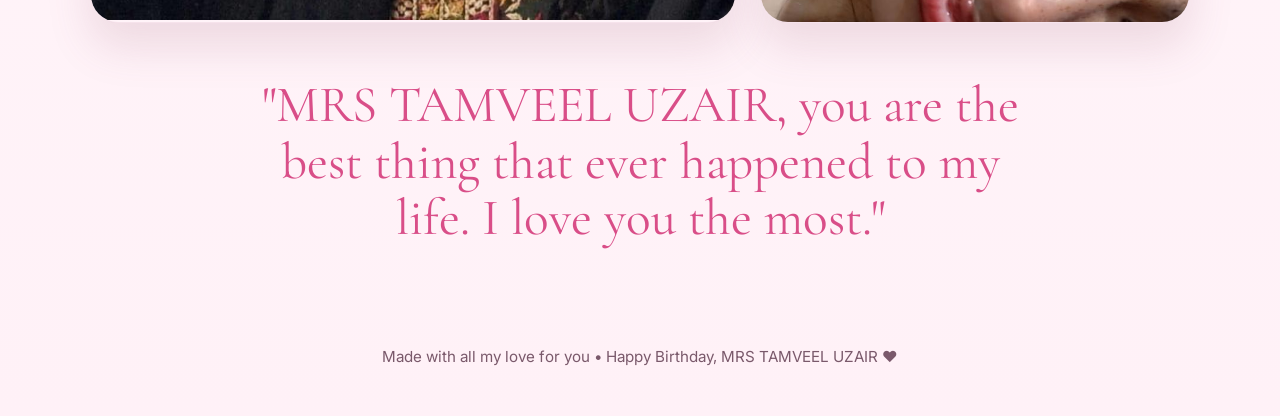
==== commit 8a56dbee: "Update the branding text to read MRS TAMVEEL UZAIR while preserving all existing writing and photos." ====
--- a/index.html
+++ b/index.html
@@ -3,7 +3,7 @@
   <head>
     <meta charset="UTF-8" />
     <meta name="viewport" content="width=device-width, initial-scale=1.0" />
-    <title>Happy Birthday, MRS TAMVEEL</title>
+    <title>Happy Birthday, MRS TAMVEEL UZAIR</title>
     <link rel="preconnect" href="https://fonts.googleapis.com" />
     <link rel="preconnect" href="https://fonts.gstatic.com" crossorigin />
     <link href="https://fonts.googleapis.com/css2?family=Cormorant+Garamond:wght@400;500;600;700&family=Inter:wght@400;500;600;700&display=swap" rel="stylesheet" />
@@ -12,7 +12,7 @@
   <body class="home-page">
     <header class="site-header">
       <nav class="nav container">
-        <div class="brand">MRS TAMVEEL</div>
+        <div class="brand">MRS TAMVEEL UZAIR</div>
         <div class="nav-links">
           <a href="index.html" class="active">Home</a>
           <a href="story.html">Our Story</a>
@@ -25,7 +25,7 @@
     <main>
       <section class="hero container">
         <div class="hero-copy">
-          <div class="hero-badge">Happy Birthday, MRS TAMVEEL</div>
+          <div class="hero-badge">Happy Birthday, MRS TAMVEEL UZAIR</div>
           <h1>To the woman who owns my heart.</h1>
           <p>
             My dear Tamveel, today is not just your birthday — it is a reminder of how lucky I am to have you in my life.
@@ -76,13 +76,13 @@
 
       <section class="quote-block container">
         <p>
-          "MRS TAMVEEL, you are the best thing that ever happened to my life. I love you the most."
+          "MRS TAMVEEL UZAIR, you are the best thing that ever happened to my life. I love you the most."
         </p>
       </section>
     </main>
 
     <footer class="site-footer">
-      <p>Made with all my love for you • Happy Birthday, MRS TAMVEEL ❤️</p>
+      <p>Made with all my love for you • Happy Birthday, MRS TAMVEEL UZAIR ❤️</p>
     </footer>
   </body>
 </html>
